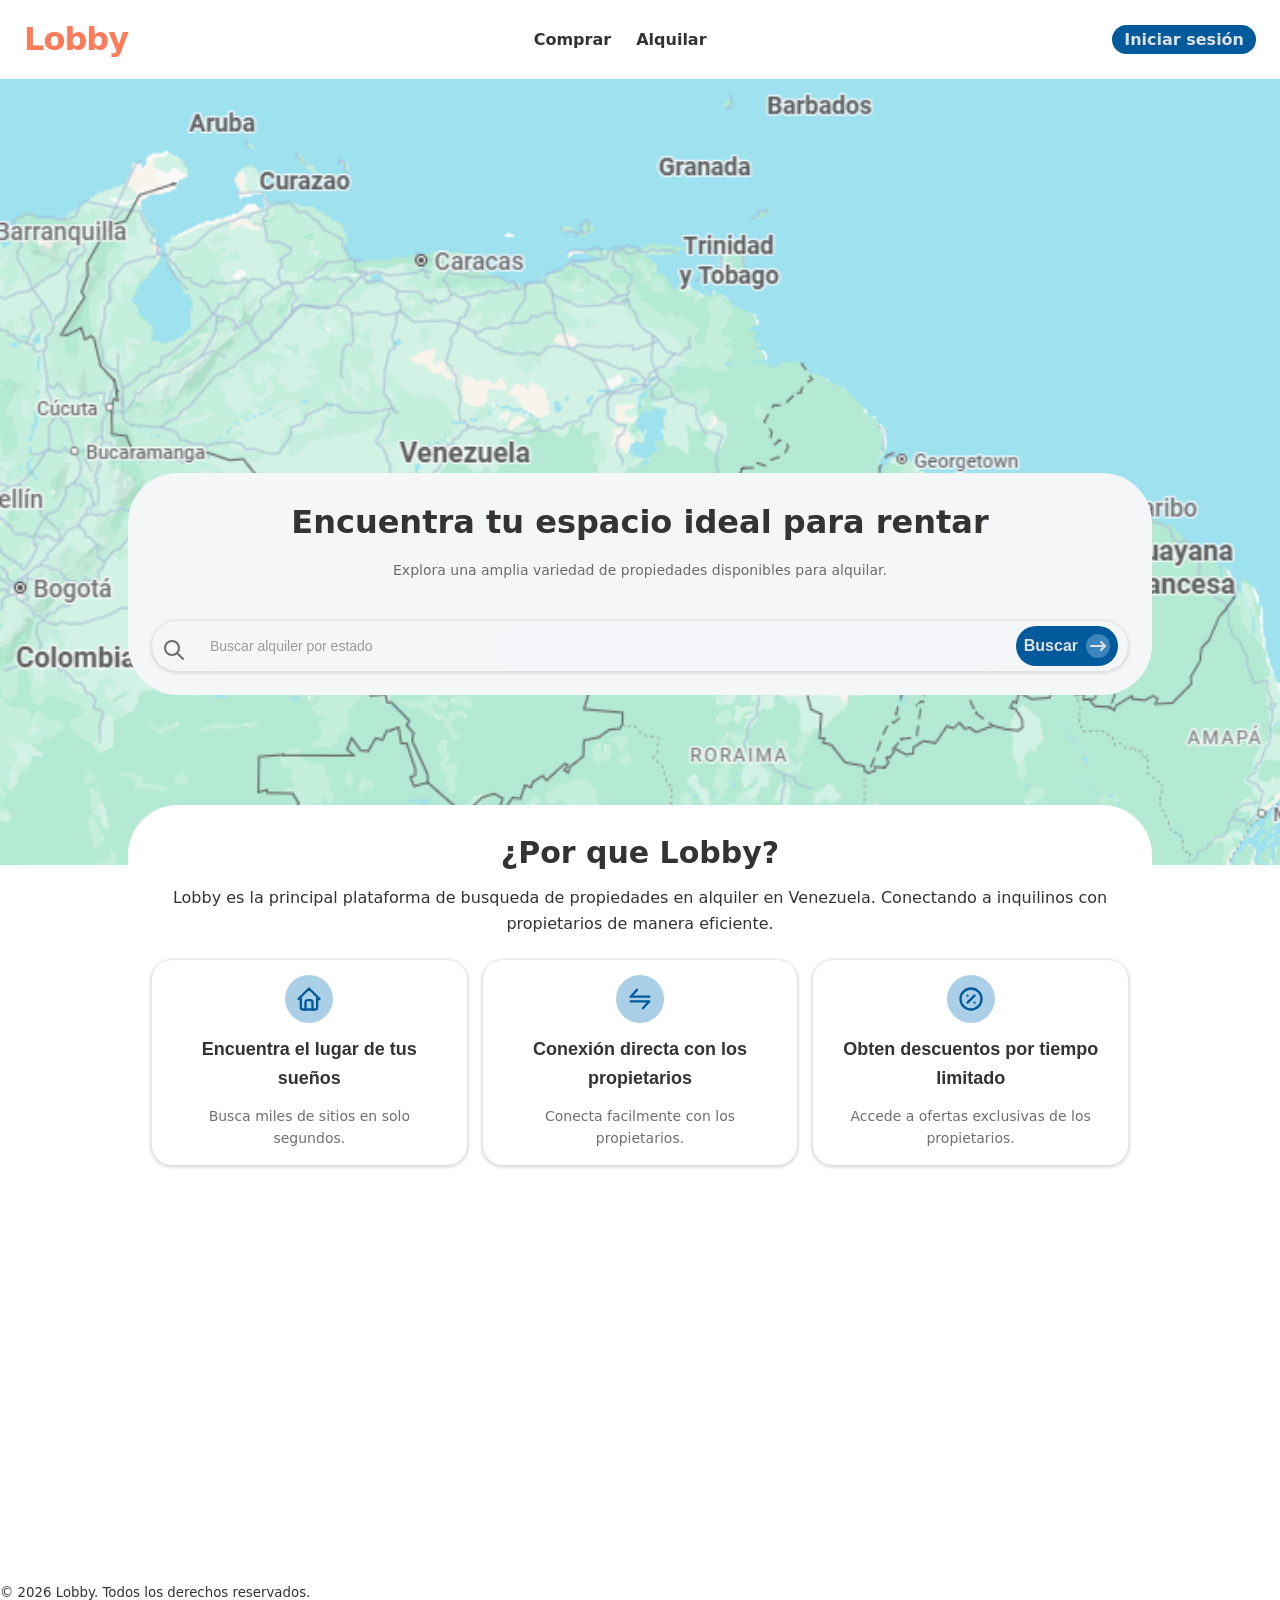
==== index.html @ 80b01e3e "Home-page" ====
<!DOCTYPE html>
<html lang="es">

<head>

    <meta charset="UTF-8"/>
    <meta name="viewport" content="width=device-width, initial-scale=1.0">
    <meta name="description" content="Encuentra el mejor lugar para vacacionar en familia o con amigos.">
    <link rel="stylesheet" href="./styles.css"/>
    <title>Lobby</title>

</head>

<body>

    <header class="main" id="main">
        <h2>Lobby</h2>

        <nav>
            <a href="">Comprar</a>
            <a href="">Alquilar</a>
        </nav>

        <div>
            <a href="">Iniciar sesión</a>
        </div>

    </header>

    <main>
        <img src="./background.png" alt=""/>
        
        <section class="primary-jumbotron" id="primary-jumbotron">

            <h1>Encuentra tu espacio ideal para rentar</h1>

            <p>
                Explora una amplia variedad de propiedades disponibles para alquilar. <!-- desde acogedores apartamentos hasta
                espaciosas casas familiares. Ya sea que busques un lugar para unas vacaciones cortas o una estancia
                prolongada, tenemos opciones que se adaptan a tus necesidades y presupuesto. -->
            </p><br>

            <form role="search">
                <svg class="search" xmlns="http://www.w3.org/2000/svg" 
                width="24" height="24" viewBox="0 0 24 24" 
                fill="none" 
                    stroke="currentColor" 
                    stroke-width="2" 
                    stroke-linecap="round" 
                    stroke-linejoin="round" 
                    class="icon icon-tabler 
                    icons-tabler-outline icon-tabler-search">
                    <path stroke="none" d="M0 0h24v24H0z" 
                    fill="none"/>
                    <path d="M10 10m-7 0a7 7 0 1 0 14 0a7 7 0 
                    1 0 -14 0" />
                    <path d="M21 21l-6 -6" />
                </svg>

                <input required type="text" placeholder="Buscar alquiler por estado">

                <button type="submit">Buscar
                    <svg class="submit" xmlns="http://www.w3.org/2000/svg" 
                    width="24" height="24" viewBox="0 0 24 24" 
                    fill="none" 
                        stroke="currentColor" 
                        stroke-width="2" 
                        stroke-linecap="round" 
                        stroke-linejoin="round" 
                        class="icon icon-tabler 
                        icons-tabler-outline icon-tabler-arrow-narrow-right">
                        <path stroke="none" d="M0 0h24v24H0z" 
                        fill="none"/><path d="M5 12l14 0" />
                        <path d="M15 16l4 -4" />
                        <path d="M15 8l4 4" />
                    </svg>
                </button>
                
            </form>

        </section>

        <section class="secundary-jumbotron" id="secundary-jumbotron">

            <header>
                <h2>¿Por que Lobby?</h2>
                <p>Lobby es la principal plataforma de
                busqueda de propiedades en alquiler
                en Venezuela. Conectando a inquilinos
                con propietarios de manera eficiente.</p>
            </header>

            <footer>
                <article>
                    <svg xmlns="http://www.w3.org/2000/svg" 
                    width="24" height="24" viewBox="0 0 24 24" 
                    fill="none" 
                        stroke="currentColor" 
                        stroke-width="2" 
                        stroke-linecap="round" 
                        stroke-linejoin="round" 
                        class="icon icon-tabler 
                        icons-tabler-outline icon-tabler-home">
                        <path stroke="none" d="M0 0h24v24H0z" 
                        fill="none"/>
                        <path d="M5 12l-2 0l9 -9l9 9l-2 0" />
                        <path d="M5 12v7a2 2 0 0 0 2 2h10a2 2 0 0 0 2 -2v-7" />
                        <path d="M9 21v-6a2 2 0 0 1 2 -2h2a2 2 0 0 1 2 2v6" />
                    </svg>
                    <h3>Encuentra el lugar de tus sueños</h3>
                    <p>Busca miles de sitios en solo segundos.</p>
                </article>

                <article>
                    <svg xmlns="http://www.w3.org/2000/svg" 
                    width="24" height="24" viewBox="0 0 24 24" 
                    fill="none" 
                        stroke="currentColor" 
                        stroke-width="2" 
                        stroke-linecap="round" 
                        stroke-linejoin="round" 
                        class="icon icon-tabler icons-tabler-outline 
                        icon-tabler-transfer">
                        <path stroke="none" d="M0 0h24v24H0z" 
                        fill="none"/><path d="M20 10h-16l5.5 -6" />
                        <path d="M4 14h16l-5.5 6" />
                    </svg>
                    <h3>Conexión directa con los propietarios</h3>
                    <p>Conecta facilmente con los propietarios.</p>
                </article>

                <article>
                    <svg xmlns="http://www.w3.org/2000/svg" 
                    width="24" height="24" viewBox="0 0 24 24" 
                    fill="none" 
                        stroke="currentColor" 
                        stroke-width="2" 
                        stroke-linecap="round" 
                        stroke-linejoin="round" 
                        class="icon icon-tabler icons-tabler-outline 
                        icon-tabler-circle-percentage">
                        <path stroke="none" d="M0 0h24v24H0z" 
                        fill="none"/>
                        <path d="M3 12a9 9 0 1 0 18 0a9 9 0 0 0 -18 0" />
                        <path d="M9 15.075l6 -6" />
                        <path d="M9 9.105v.015" />
                        <path d="M15 15.12v.015" />
                    </svg>
                    <h3>Obten descuentos por tiempo limitado</h3>
                    <p>Accede a ofertas exclusivas de los propietarios.</p>
                </article>
            </footer>

        </section>
    </main>

    <footer>
        <small>&copy; 2026 Lobby. Todos los derechos
        reservados.</small>
    </footer>

    <footer>

    </footer>
    
</body>

</html>
---- styles.css ----
* {
    margin: 0;
    padding: 0;
    box-sizing: border-box;
}

:root {
    --primary: #005A9C;
    --secondary: #FF7A59;
    --background-light: #F4F6F8;
    --background-dark: #101922;
    --neutral-text-light: #333333;
    --neutral-text-dark: #E0E0E0;
    --neutral-subtle-light: #E0E0E0;
    --neutral-subtle-dark: #2A3B4A;
    --neutral-background-light: #FFFFFF;
    --neutral-background-dark: #1A2833;
}

@font-face {
    font-family: "Inter", "sans-serif";
    src: url();
}

body {
    font-family: system-ui;
    background-color: var(--neutral-background-light);
    color: var(--neutral-text-light);
    min-height: 100vh; /* Total de la altura de la pantalla */
    display: flex;
    flex-direction: column;
    line-height: 1.6;
}

/* ENCABEZADO */

header.main {
    background-color: var(--neutral-background-light);
    display: flex;
    justify-content: space-between;
    align-items: center;
    padding: 14px 24px;
}

header.main h2 {
    color: var(--secondary);
    font-weight: 900;
    font-size: 32px;
    letter-spacing: -1px;
}

header.main h2:hover {
    scale: calc(1.1);
}

header.main nav a {
    color: var(--neutral-text-light);
    text-decoration: none;
    margin-left: 20px;
    font-weight: 700;
    font-size: 16px;
}

header.main nav a:hover {
    color: var(--primary);
}

header.main div a {
    color: var(--neutral-text-dark);
    text-decoration: none;
    margin-left: 20px;
    font-weight: 800;
    font-size: 16px;
    background-color: var(--primary);
    padding: 5px 12px;
    border-radius: 30px;
}

header.main div a:hover {
    background-color: #6aa9d6;
    color: #ffffff;
}

/* --------------------------- */

/* Jumbotron Principal */

main {
    min-height: 100vh; /* Total de la altura de la pantalla */
}

main img {
    width: 100%;
    height: auto;
    opacity: 0.7;
}

main section.primary-jumbotron {
    position: relative;
    text-align: center;
    color: var(--neutral-text-light);
    display: flex;
    flex-direction: column;
    padding: 24px 24px;
    background-color: var(--background-light);
    border-radius: 50px;
    width: 80%;
    top: -400px;
    margin: 0 auto;
}

main section.primary-jumbotron h1 {
    font-size: 32px;
    font-weight: 800;
    margin-bottom: 14px;
}

main section.primary-jumbotron p {
    font-size: 14px;
    margin-bottom: 16px;
    line-height: 1.25;
    opacity: 0.7;
}

main section.primary-jumbotron form {
    display: flex;
    justify-content: center;
    gap: 8px;
    background-color: var(--background-light);
    padding: 5px 10px;
    border-radius: 50px;
    width: 100%;
    box-shadow: 0px 1px 3px 2px var(--neutral-subtle-light);
}

main section.primary-jumbotron form svg.search {
    position: relative;
    top: 12px;
    opacity: 0.7;
}

main section.primary-jumbotron form input {
    padding: 12px 16px;
    border: none;
    background-color: var(--background-light);
    font-size: 14px;
    font-family: sans-serif;
    flex-grow: 1;
}

main section.primary-jumbotron form input[type=text] {
    border-radius: 30px;
    border: none;
    outline: none;
    color: var(--neutral-text-light);
    opacity: 0.7;
}

main section.primary-jumbotron form button {
    padding: 2px 8px;
    border: none;
    border-radius: 30px;
    background-color: var(--primary);
    color: var(--neutral-text-dark);
    font-weight: 800;
    font-size: 16px;
    font-family: sans-serif;
    cursor: pointer;
    transition: background-color 0.3s ease;
    position: relative;
    display: flex;
    align-items: center;
}

main section.primary-jumbotron form button svg.submit {
    margin-left: 8px;
    background-color: #6aa9d68e;
    border-radius: 50%;
}

/* --------------------------- */

/* Jumbotron Secundario */

main section.secundary-jumbotron {
    position: relative;
    text-align: center;
    color: var(--neutral-text-light);
    display: flex;
    flex-direction: column;
    padding: 24px 24px;
    background-color: var(--neutral-background-light);
    border-radius: 50px;
    width: 80%;
    top: -290px;
    margin: 0 auto 100px auto;

    header {
        margin-bottom: 24px;
    }

    h2 {
        color: var(--neutral-text-light);
        font-size: 30px;
        font-weight: 800;
        margin-bottom: 8px;
    }
}

main section.secundary-jumbotron footer {
    display: grid;
    grid-template-columns: 1fr;
    gap: 16px;
}

@media (width >= 640px) {
    main section.secundary-jumbotron footer {
        grid-template-columns: 1fr 1fr 1fr;
    }
}

main section.secundary-jumbotron article {
    display: flex;
    flex-direction: column;
    text-align: center;
    align-items: center;
    justify-content: center;
    box-shadow: 0px 1px 3px 2px var(--neutral-subtle-light);
    padding: 15px 20px;
    border-radius: 20px;

    svg {
        margin-bottom: 12px;
        color: var(--primary);
        background-color: #6aa9d68e;
        border-radius: 50%;
        padding: 10px;
        width: 48px;
        height: 48px;
    }

    h3 {
        font-family: sans-serif;
        font-size: 18px;
        font-weight: 800;
        color: var(--neutral-text-light);
    }

    p {
        font-size: 14px;
        margin-top: 12px;
        opacity: 0.7;
    }
}
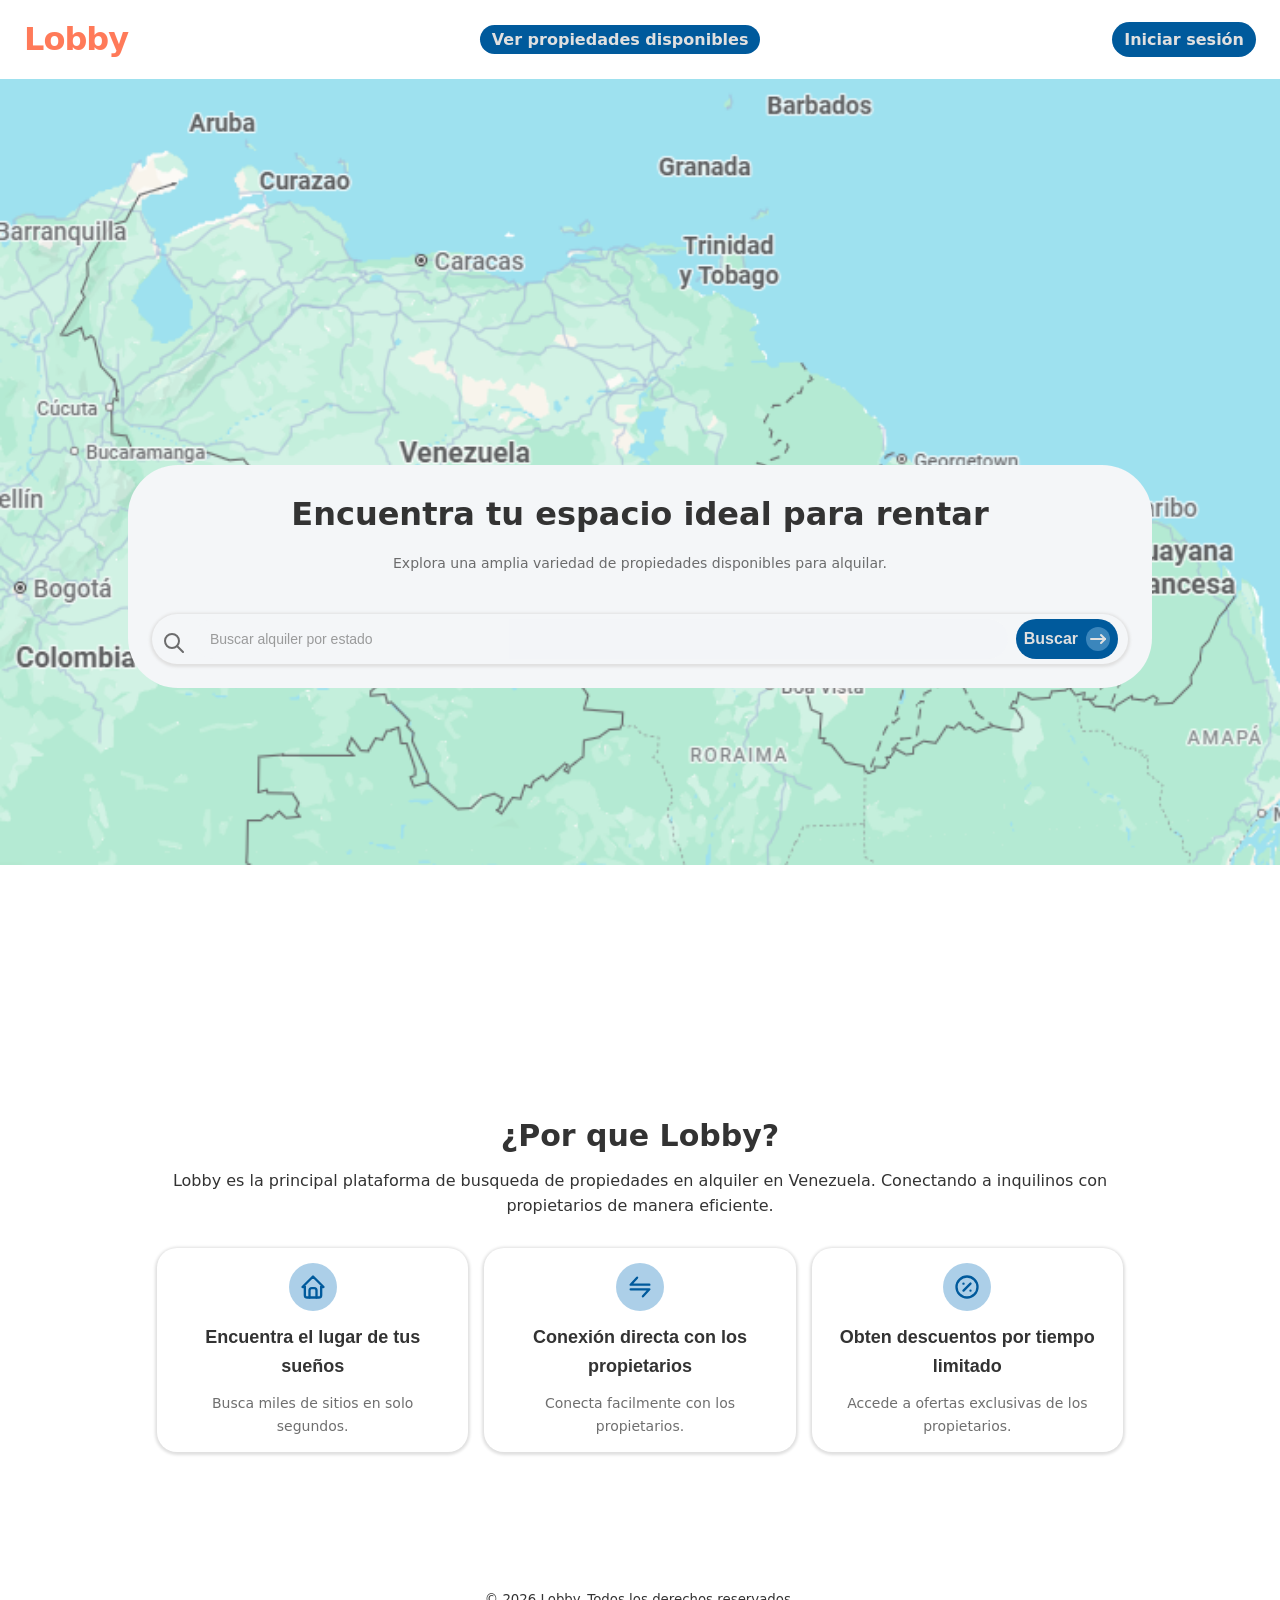
==== commit be55f73a: "UX del index.html y search-results.html" ====
--- a/index.html
+++ b/index.html
@@ -7,7 +7,7 @@
     <meta name="viewport" content="width=device-width, initial-scale=1.0">
     <meta name="description" content="Encuentra el mejor lugar para vacacionar en familia o con amigos.">
     <link rel="stylesheet" href="./styles.css"/>
-    <title>Lobby</title>
+    <title>Lobby - Inicio</title>
 
 </head>
 
@@ -16,13 +16,13 @@
     <header class="main" id="main">
         <h2>Lobby</h2>
 
-        <nav>
-            <a href="">Comprar</a>
-            <a href="">Alquilar</a>
+        <nav class="nav" id="nav">
+            <a href="search-results.html" target="_blank">Ver propiedades disponibles</a>
+            <!-- <a href="" target="_blank">Alquilar</a> -->
         </nav>
 
-        <div>
-            <a href="">Iniciar sesión</a>
+        <div class="login" id="login">
+            <a href="login.html" target="_self">Iniciar sesión</a>
         </div>
 
     </header>
@@ -158,10 +158,6 @@
         <small>&copy; 2026 Lobby. Todos los derechos
         reservados.</small>
     </footer>
-
-    <footer>
-
-    </footer>
     
 </body>
 
--- a/styles.css
+++ b/styles.css
@@ -31,6 +31,7 @@
     flex-direction: column;
     line-height: 1.6;
 }
+/* INDEX.HTML */
 
 /* ENCABEZADO */
 
@@ -53,32 +54,51 @@
     scale: calc(1.1);
 }
 
-header.main nav a {
-    color: var(--neutral-text-light);
+.nav a {
+    color: var(--neutral-text-dark);
     text-decoration: none;
     margin-left: 20px;
     font-weight: 700;
     font-size: 16px;
-}
-
-header.main nav a:hover {
-    color: var(--primary);
-}
-
-header.main div a {
+    background-color: var(--primary);
+    transition: background-color 0.3s ease;
+    padding: 5px 12px;
+    border-radius: 30px;
+    cursor: pointer;
+}
+
+.nav a:hover {
+    background-color: var(--secondary);
+    color: #ffffff;
+    outline: 2px solid var(--secondary);
+    outline-offset: 2px;
+}
+
+.login a {
     color: var(--neutral-text-dark);
     text-decoration: none;
     margin-left: 20px;
     font-weight: 800;
     font-size: 16px;
     background-color: var(--primary);
+    transition: background-color 0.3s ease;
     padding: 5px 12px;
     border-radius: 30px;
-}
-
-header.main div a:hover {
-    background-color: #6aa9d6;
+    display: inline-flex;
+    align-items: center;
+    cursor: pointer;
+}
+
+.login a:hover,
+.login a:focus {
+    background-color: var(--secondary);
     color: #ffffff;
+    outline: 2px solid var(--secondary);
+    outline-offset: 2px;
+}
+
+.login a:active {
+    transform: scale(0.90);
 }
 
 /* --------------------------- */
@@ -86,7 +106,8 @@
 /* Jumbotron Principal */
 
 main {
-    min-height: 100vh; /* Total de la altura de la pantalla */
+    display: flex;
+    flex-direction: column;
 }
 
 main img {
@@ -156,7 +177,7 @@
     opacity: 0.7;
 }
 
-main section.primary-jumbotron form button {
+button {
     padding: 2px 8px;
     border: none;
     border-radius: 30px;
@@ -166,18 +187,35 @@
     font-size: 16px;
     font-family: sans-serif;
     cursor: pointer;
-    transition: background-color 0.3s ease;
+    transition: background-color 0.3s, transform 0.2s ease;
     position: relative;
     display: flex;
     align-items: center;
 }
 
-main section.primary-jumbotron form button svg.submit {
+button:hover,
+button:focus {
+    background-color: var(--secondary);
+    color: #ffffff;
+    outline: 2px solid var(--secondary);
+    outline-offset: 2px;
+}
+
+button:active {
+    transform: scale(0.90);
+}
+
+main section.primary-jumbotron form button[type=submit] svg.submit {
     margin-left: 8px;
     background-color: #6aa9d68e;
     border-radius: 50%;
 }
 
+main section.primary-jumbotron form button[type=submit]:hover svg.submit {
+    background-color: #16598894;
+    color: #ffffff;
+}
+
 /* --------------------------- */
 
 /* Jumbotron Secundario */
@@ -192,19 +230,19 @@
     background-color: var(--neutral-background-light);
     border-radius: 50px;
     width: 80%;
-    top: -290px;
+    /* top: -290px; */
     margin: 0 auto 100px auto;
-
-    header {
-        margin-bottom: 24px;
-    }
-
-    h2 {
-        color: var(--neutral-text-light);
-        font-size: 30px;
-        font-weight: 800;
-        margin-bottom: 8px;
-    }
+}
+
+main section.secundary-jumbotron header {
+    margin-bottom: 24px;
+}
+
+main section.secundary-jumbotron h2 {
+    color: var(--neutral-text-light);
+    font-size: 30px;
+    font-weight: 800;
+    margin-bottom: 8px;
 }
 
 main section.secundary-jumbotron footer {
@@ -228,27 +266,159 @@
     box-shadow: 0px 1px 3px 2px var(--neutral-subtle-light);
     padding: 15px 20px;
     border-radius: 20px;
-
-    svg {
-        margin-bottom: 12px;
-        color: var(--primary);
-        background-color: #6aa9d68e;
-        border-radius: 50%;
-        padding: 10px;
-        width: 48px;
-        height: 48px;
+}
+
+main section.secundary-jumbotron article svg {
+    margin-bottom: 12px;
+    color: var(--primary);
+    background-color: #6aa9d68e;
+    border-radius: 50%;
+    padding: 10px;
+    width: 48px;
+    height: 48px;
+}
+
+main section.secundary-jumbotron article h3 {
+    font-family: sans-serif;
+    font-size: 18px;
+    font-weight: 800;
+    color: var(--neutral-text-light);
+}
+
+main section.secundary-jumbotron article p {
+    font-size: 14px;
+    margin-top: 12px;
+    opacity: 0.7;
+}
+
+main section.secundary-jumbotron article form {
+    display: flex;
+    justify-content: center;
+    gap: 8px;
+    background-color: var(--background-light);
+    padding: 5px 10px;
+    border-radius: 50px;
+    width: 100%;
+    box-shadow: 0px 1px 3px 2px var(--neutral-subtle-light);
+}
+
+/* SEARCH-RESULTS.HTML */
+
+.home-search {
+    /* position: relative; */
+    text-align: center;
+    color: var(--neutral-text-light);
+    display: flex;
+    flex-direction: column;
+    padding: 24px 24px;
+    background-color: var(--background-light);
+    border-radius: 50px;
+    width: 80%;
+    margin: 0 auto;
+}
+
+.home-search h1 {
+    font-size: 32px;
+    font-weight: 800;
+    margin-bottom: 14px;
+}
+
+.home-search p {
+    font-size: 14px;
+    margin-bottom: 16px;
+    line-height: 1.25;
+    opacity: 0.7;
+}
+
+.home-search form {
+    display: flex;
+    justify-content: center;
+    gap: 8px;
+    background-color: var(--background-light);
+    padding: 5px 10px;
+    border-radius: 50px;
+    width: 100%;
+    box-shadow: 0px 1px 3px 2px var(--neutral-subtle-light);
+}
+
+.home-search form svg.search {
+    position: relative;
+    top: 12px;
+    opacity: 0.7;
+}
+
+.home-search form input {
+    padding: 12px 16px;
+    border: none;
+    background-color: var(--background-light);
+    font-size: 14px;
+    font-family: sans-serif;
+    flex-grow: 1;
+}
+
+.home-search form input[type=text] {
+    border-radius: 30px;
+    border: none;
+    outline: none;
+    color: var(--neutral-text-light);
+    opacity: 0.7;
+}
+
+.home-search form button[type=submit] svg.submit {
+    margin-left: 8px;
+    background-color: #6aa9d68e;
+    border-radius: 50%;
+}
+
+.home-search form button[type=submit]:hover svg.submit {
+    background-color: #16598894;
+    color: #ffffff;
+}
+
+.home-listings {
+    border: 1px solid var(--neutral-subtle-light);
+    border-radius: 20px;
+
+    article {
+        background: none;
+        box-shadow: none;
+        border-radius: 0;
+        border-bottom: 1px solid var(--neutral-subtle-light);
+        margin: 10px 20px;
+
+        display: flex;
+        align-items: start;
+        gap: 16px;
+
+        small {
+            font-size: 14px;
+            opacity: .75;
+        }
+
+        p {
+            margin-top: 8px;
+        }
+
+        .details {
+            margin-top: 15px;
+            border-radius: 15px;
+        }
+
+        &:last-child {
+            border-bottom: none;
+        }
     }
-
-    h3 {
-        font-family: sans-serif;
-        font-size: 18px;
-        font-weight: 800;
-        color: var(--neutral-text-light);
-    }
-
-    p {
-        font-size: 14px;
-        margin-top: 12px;
-        opacity: 0.7;
-    }
-}
+}
+
+/* --------------------------- */
+
+/* FOOTER */
+
+footer {
+    padding: 5px;
+    text-align: center;
+    background-color: var(--neutral-background-light);
+    color: var(--neutral-text-light);
+}
+
+/* --------------------------- */
